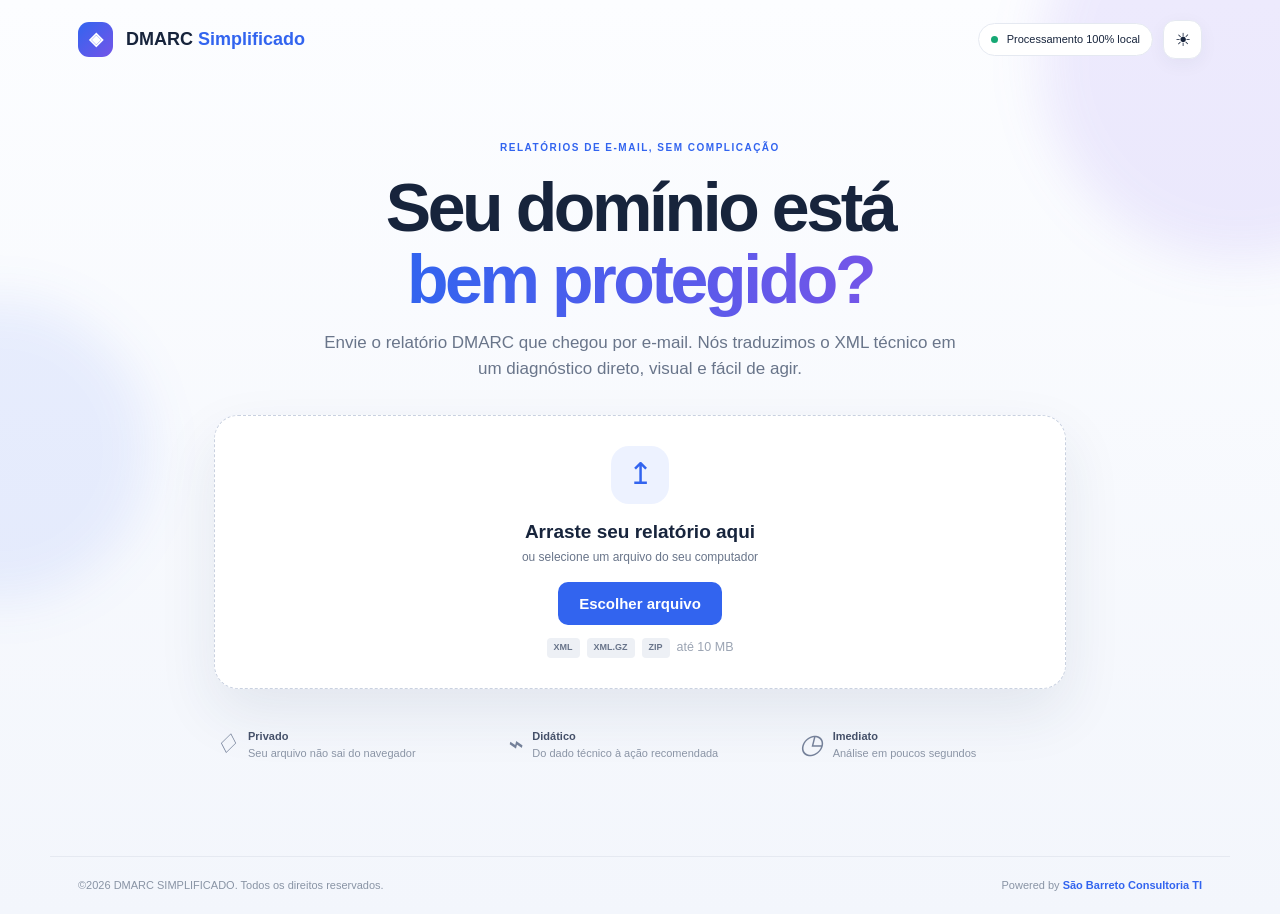
==== index.html @ c387cb11 "adiciona estrutura inicial do projeto DMARC Simplificado com suporte a upload de relatórios e temas" ====
<!doctype html><html lang="pt-BR"><head><meta charset="utf-8"><meta name="viewport" content="width=device-width,initial-scale=1"><meta name="description" content="Leitor privado e simplificado de relatórios DMARC"><title>DMARC Simplificado</title><script>document.documentElement.dataset.theme=localStorage.getItem("dmarc-theme")||((matchMedia("(prefers-color-scheme: dark)").matches)?"dark":"light")</script><link rel="stylesheet" href="assets/css/style.css"><link rel="stylesheet" href="assets/css/theme.css"></head><body>
<div class="glow g1"></div><div class="glow g2"></div>
<header><a class="brand" href="#"><i>◈</i> DMARC <b>Simplificado</b></a><div class="header-actions"><span class="privacy"><i></i> Processamento 100% local</span><button class="theme-toggle" id="themeToggle" type="button" aria-label="Alternar tema" title="Alternar tema"><span class="sun">☀</span><span class="moon">☾</span></button></div></header>
<main><section class="hero" id="inicio"><span class="kicker">RELATÓRIOS DE E-MAIL, SEM COMPLICAÇÃO</span><h1>Seu domínio está<br><em>bem protegido?</em></h1><p>Envie o relatório DMARC que chegou por e-mail. Nós traduzimos o XML técnico em um diagnóstico direto, visual e fácil de agir.</p>
<div class="upload" id="dropZone"><span class="upload-icon">↥</span><div><h2>Arraste seu relatório aqui</h2><p>ou selecione um arquivo do seu computador</p></div><label for="fileInput">Escolher arquivo</label><input id="fileInput" type="file" accept=".xml,.gz,.zip" hidden><div class="types"><b>XML</b><b>XML.GZ</b><b>ZIP</b><small>até 10 MB</small></div></div><div class="error" id="errorMessage" role="alert"></div>
<div class="trust"><div><i>♢</i><span><b>Privado</b>Seu arquivo não sai do navegador</span></div><div><i>⌁</i><span><b>Didático</b>Do dado técnico à ação recomendada</span></div><div><i>◷</i><span><b>Imediato</b>Análise em poucos segundos</span></div></div></section>
<section class="results" id="results" hidden><div class="result-head"><div><span class="kicker">ANÁLISE CONCLUÍDA</span><h2>Visão geral do relatório</h2></div><button id="newAnalysis">＋ Analisar outro arquivo</button></div>
<article class="summary"><div class="score" id="scoreRing"><span><strong id="scoreValue">0</strong><small>/100</small></span></div><div><span class="badge" id="statusBadge"></span><h3 id="summaryTitle"></h3><p id="summaryText"></p></div><div class="domain"><small>Domínio analisado</small><b id="domainValue"></b><span id="periodValue"></span></div></article>
<div class="metrics"><article><i>✉</i><small>Mensagens avaliadas</small><strong id="totalMessages"></strong><p>no período do relatório</p></article><article><i>✓</i><small>Autenticação aprovada</small><strong id="passRate"></strong><p>alinhadas por DKIM ou SPF</p></article><article><i>!</i><small>Fontes com atenção</small><strong id="attentionSources"></strong><p>IPs com falha de alinhamento</p></article><article><i>◈</i><small>Política publicada</small><strong id="policyValue"></strong><p id="policyPercent"></p></article></div>
<div class="columns"><article class="panel"><div class="panel-title"><i>◎</i><div><small>O QUE FAZER AGORA?</small><h3 id="actionTitle"></h3></div></div><div id="actionsList"></div></article><article class="panel"><div class="panel-title"><i>⌁</i><div><small>SOBRE O RELATÓRIO</small><h3>Quem enviou e quando</h3></div></div><dl id="reportMeta"></dl></article></div>
<article class="panel sources"><div class="source-head"><div><span class="kicker">DETALHAMENTO TÉCNICO</span><h3>Fontes que enviaram mensagens</h3></div><span id="sourceCount"></span></div><div class="table"><table><thead><tr><th>IP de origem</th><th>Volume</th><th>DKIM</th><th>SPF</th><th>Disposição</th><th>Diagnóstico</th></tr></thead><tbody id="sourceRows"></tbody></table></div></article>
<details class="panel glossary"><summary><span><b>?</b> O que significam DKIM, SPF e DMARC?</span><span>⌄</span></summary><div><p><b>SPF</b> lista quais servidores podem enviar e-mails pelo domínio.</p><p><b>DKIM</b> usa uma assinatura digital para comprovar origem e integridade.</p><p><b>DMARC</b> verifica o alinhamento e define o tratamento de falhas.</p></div></details></section></main>
<footer><span>©2026 DMARC SIMPLIFICADO. Todos os direitos reservados.</span><span>Powered by <a href="https://saobarreto.com.br" target="_blank" rel="noopener noreferrer">São Barreto Consultoria TI</a></span></footer><script src="assets/js/app.js"></script></body></html>
---- assets/css/style.css ----
:root{--ink:#17243c;--muted:#69758a;--line:#e5e9f1;--blue:#3264ef;--purple:#7455e8;--green:#16a874;--amber:#db941c;--paper:#fff}*{box-sizing:border-box}html{scroll-behavior:smooth}body{margin:0;color:var(--ink);background:linear-gradient(#fcfdff,#f3f6fc);font:15px/1.55 Arial,sans-serif;min-height:100vh}.glow{position:fixed;border-radius:50%;filter:blur(25px);z-index:-1}.g1{width:400px;height:400px;background:#7355e81c;right:-160px;top:-140px}.g2{width:300px;height:300px;background:#3264ef16;left:-150px;top:300px}header,footer{max-width:1180px;margin:auto;padding:20px 28px;display:flex;justify-content:space-between;align-items:center}.brand{color:var(--ink);font-size:18px;font-weight:800;text-decoration:none}.brand>i{display:inline-grid;place-items:center;width:35px;height:35px;background:linear-gradient(135deg,var(--blue),var(--purple));color:#fff;border-radius:11px;font-style:normal;margin-right:8px}.brand b{color:var(--blue)}.privacy{background:#fff;border:1px solid var(--line);border-radius:99px;padding:7px 12px;font-size:11px}.privacy i{display:inline-block;width:7px;height:7px;background:var(--green);border-radius:50%;margin-right:6px}.hero{max-width:900px;margin:55px auto 90px;text-align:center;padding:0 24px}.kicker{color:var(--blue);font-size:10px;font-weight:800;letter-spacing:.15em}.hero h1{font-size:clamp(42px,6vw,68px);line-height:1.05;letter-spacing:-.05em;margin:15px 0}.hero h1 em{font-style:normal;color:transparent;background:linear-gradient(90deg,var(--blue),var(--purple));background-clip:text}.hero>p{max-width:650px;margin:0 auto 32px;color:var(--muted);font-size:17px}h2,h3{margin:0}.upload{background:#ffffffeb;border:1px dashed #c9d1e0;border-radius:24px;padding:30px;min-height:225px;display:flex;flex-direction:column;justify-content:center;align-items:center;gap:13px;box-shadow:0 24px 60px #263a5c17;transition:.2s}.upload.drag{border-color:var(--blue);transform:translateY(-3px)}.upload-icon{display:grid;place-items:center;width:58px;height:58px;border-radius:18px;background:#edf2ff;color:var(--blue);font-size:30px}.upload h2{font-size:19px}.upload p{margin:2px 0;color:var(--muted);font-size:12px}.upload label{background:var(--blue);color:#fff;padding:10px 21px;border-radius:10px;font-weight:700;cursor:pointer}.types{display:flex;gap:7px;align-items:center}.types b{font-size:9px;padding:3px 7px;background:#edf0f5;border-radius:4px;color:#68748a}.types small{color:#9ba4b3}.error{display:none;background:#ffedef;color:#a73b44;padding:10px;margin:12px auto;border-radius:9px}.error.show{display:block}.trust{display:grid;grid-template-columns:repeat(3,1fr);gap:25px;margin-top:35px;text-align:left}.trust>div{display:flex;align-items:center;gap:10px}.trust i{font-size:27px;color:#748099}.trust span{font-size:11px;color:#8a94a5}.trust b{display:block;color:#445069}.results{max-width:1180px;margin:0 auto 80px;padding:0 28px}.result-head,.source-head{display:flex;justify-content:space-between;align-items:end;margin-bottom:20px}.result-head h2{font-size:29px}.result-head button{border:0;background:none;color:var(--blue);font-weight:700;cursor:pointer}.summary,.panel,.metrics article{background:#fff;border:1px solid var(--line);box-shadow:0 12px 35px #2835500d}.summary{border-radius:21px;padding:26px 30px;display:grid;grid-template-columns:auto 1fr auto;gap:27px;align-items:center}.score{--score:0;width:105px;height:105px;border-radius:50%;display:grid;place-items:center;background:conic-gradient(var(--green) calc(var(--score)*1%),#edf0f5 0);position:relative}.score:after{content:"";position:absolute;inset:9px;background:#fff;border-radius:50%}.score span{z-index:1}.score strong{font-size:29px}.score small{color:#9099a9}.badge{display:inline-block;font-size:10px;font-weight:800;padding:4px 8px;border-radius:99px;margin-bottom:6px}.badge.good{background:#e5f8f0;color:#087953}.badge.warn{background:#fff3d7;color:#94610d}.badge.bad{background:#ffecef;color:#aa3c45}.summary h3{font-size:21px}.summary p{margin:7px 0 0;color:var(--muted)}.domain{text-align:right;border-left:1px solid var(--line);padding-left:28px}.domain>*{display:block}.domain small,.domain span{font-size:11px;color:#8c96a7}.metrics{display:grid;grid-template-columns:repeat(4,1fr);gap:14px;margin:14px 0}.metrics article{border-radius:15px;padding:19px;position:relative}.metrics article>i{position:absolute;right:16px;top:16px;background:#edf2ff;color:var(--blue);width:29px;height:29px;border-radius:9px;display:grid;place-items:center;font-style:normal;font-weight:800}.metrics small{display:block;color:#7f8a9c}.metrics strong{display:block;font-size:25px;margin-top:7px;text-transform:capitalize}.metrics p{font-size:11px;color:#9aa3b2;margin:0}.columns{display:grid;grid-template-columns:1.55fr 1fr;gap:14px;margin-bottom:14px}.panel{border-radius:16px;padding:22px}.panel-title{display:flex;align-items:center;gap:12px;border-bottom:1px solid var(--line);padding-bottom:15px}.panel-title>i{display:grid;place-items:center;width:38px;height:38px;border-radius:11px;background:#e7f8f1;color:var(--green);font-style:normal}.panel-title small{color:#8c96a7;font-size:10px}.panel-title h3{font-size:16px}.action{display:grid;grid-template-columns:22px 1fr;gap:10px;padding-top:14px}.action>i{display:grid;place-items:center;width:21px;height:21px;border-radius:50%;background:#e5f8f0;color:var(--green);font-style:normal;font-size:10px;font-weight:bold}.action.warn>i{background:#fff2d4;color:var(--amber)}.action p{margin:2px 0;color:var(--muted);font-size:12px}.action b{font-size:13px}dl{display:grid;grid-template-columns:auto 1fr;gap:10px 12px;font-size:12px}dt{color:#8a95a7}dd{margin:0;text-align:right;font-weight:bold;word-break:break-word}.sources{margin-bottom:14px}.source-head h3{font-size:19px}.source-head>span{background:#edf2ff;color:var(--blue);padding:5px 9px;border-radius:99px;font-size:11px}.table{overflow:auto}table{width:100%;border-collapse:collapse;font-size:12px}th{text-align:left;background:#f6f8fb;color:#8490a2;padding:10px}td{padding:12px 10px;border-bottom:1px solid #edf0f5}.tag{padding:4px 8px;border-radius:99px;font-size:10px;font-weight:bold}.pass{background:#e5f8f0;color:#087953}.fail{background:#ffecef;color:#aa3c45}.neutral{background:#eef1f5;color:#68748a}.glossary{padding:0}.glossary summary{display:flex;justify-content:space-between;padding:18px 22px;cursor:pointer;font-weight:bold;list-style:none}.glossary summary b{display:inline-grid;place-items:center;width:22px;height:22px;border-radius:50%;background:#edf2ff;color:var(--blue);margin-right:8px}.glossary>div{display:grid;grid-template-columns:repeat(3,1fr);gap:20px;padding:0 22px 20px;color:var(--muted);font-size:12px}.glossary p{margin:0}footer{border-top:1px solid var(--line);color:#8994a5;font-size:11px}@media(max-width:800px){.metrics{grid-template-columns:1fr 1fr}.columns{grid-template-columns:1fr}.summary{grid-template-columns:auto 1fr}.domain{grid-column:1/-1;text-align:left;border:0;border-top:1px solid var(--line);padding:15px 0 0}}@media(max-width:560px){.privacy{display:none}.hero{margin-top:30px}.trust,.metrics,.glossary>div{grid-template-columns:1fr}.results{padding:0 14px}.result-head{display:block}.result-head button{padding:12px 0}.summary{grid-template-columns:1fr;text-align:center}.score{margin:auto}.domain{text-align:center}.columns{display:block}.columns .panel{margin-bottom:14px}footer{display:block;text-align:center}footer span{display:block;margin-top:5px}}
---- assets/css/theme.css ----
/* Temas e identidade do DMARC Simplificado */
.header-actions{display:flex;align-items:center;gap:10px}.theme-toggle{width:39px;height:39px;padding:0;border:1px solid var(--line);border-radius:12px;background:var(--paper);color:var(--ink);cursor:pointer;display:grid;place-items:center;font-size:18px;box-shadow:0 5px 18px #2533540d;transition:transform .2s,background .2s}.theme-toggle:hover{transform:translateY(-2px)}.theme-toggle .moon{display:none}.theme-toggle .sun{display:block}footer a{color:var(--blue);font-weight:700;text-decoration:none}footer a:hover{text-decoration:underline}
html[data-theme="dark"]{color-scheme:dark;--ink:#edf2ff;--muted:#aab4c8;--line:#2d3950;--blue:#7192ff;--purple:#9a82ff;--green:#42d39e;--amber:#f2b849;--paper:#172237}html[data-theme="dark"] body{background:linear-gradient(180deg,#101827,#111b2d 60%,#0d1523)}html[data-theme="dark"] .g1{background:#7757ed22}html[data-theme="dark"] .g2{background:#3264ef1c}html[data-theme="dark"] .privacy,html[data-theme="dark"] .upload,html[data-theme="dark"] .summary,html[data-theme="dark"] .panel,html[data-theme="dark"] .metrics article{background:#172237f2;border-color:var(--line);box-shadow:0 18px 45px #05091238}html[data-theme="dark"] .upload-icon,html[data-theme="dark"] .metrics article>i,html[data-theme="dark"] .source-head>span,html[data-theme="dark"] .glossary summary b{background:#233557}html[data-theme="dark"] .types b,html[data-theme="dark"] .neutral{background:#27344a;color:#bec7d7}html[data-theme="dark"] .score:after{background:#172237}html[data-theme="dark"] th{background:#202c40;color:#aeb8ca}html[data-theme="dark"] td{border-color:#2a364b}html[data-theme="dark"] .badge.good,html[data-theme="dark"] .pass,html[data-theme="dark"] .action>i{background:#153e34;color:#65dfb1}html[data-theme="dark"] .badge.warn,html[data-theme="dark"] .action.warn>i{background:#493a1c;color:#ffd37b}html[data-theme="dark"] .badge.bad,html[data-theme="dark"] .fail,html[data-theme="dark"] .error{background:#4c252d;color:#ff9ca5}html[data-theme="dark"] .panel-title>i{background:#153e34}html[data-theme="dark"] .theme-toggle .sun{display:none}html[data-theme="dark"] .theme-toggle .moon{display:block}
@media(max-width:560px){.header-actions{gap:6px}.theme-toggle{width:37px;height:37px}footer span{line-height:1.6}}
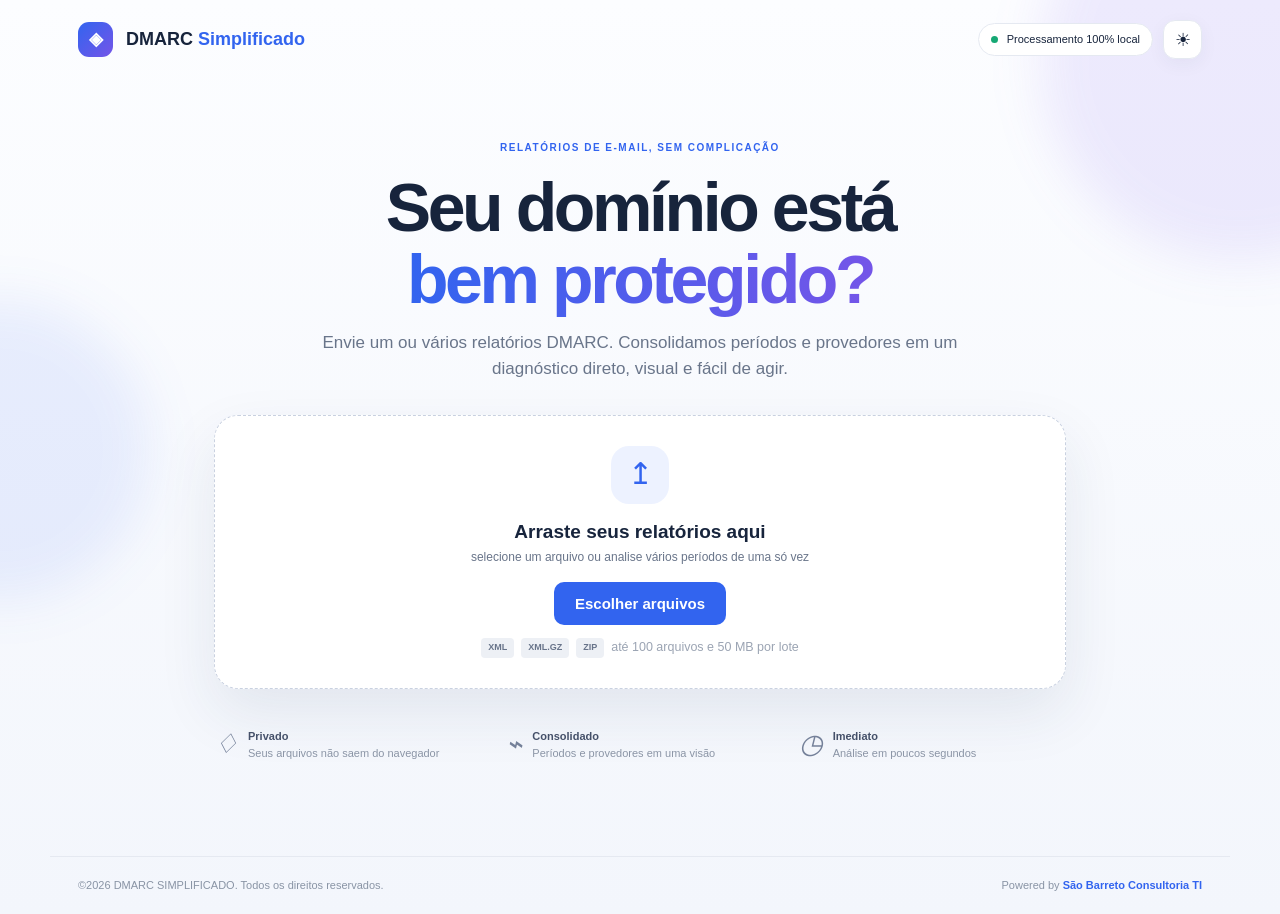
==== commit 06f9e82c: "Refactor provider handling and enhance batch report functionality - Updated provider catalog to incl" ====
--- a/index.html
+++ b/index.html
@@ -1,13 +1,60 @@
-<!doctype html><html lang="pt-BR"><head><meta charset="utf-8"><meta name="viewport" content="width=device-width,initial-scale=1"><meta name="description" content="Leitor privado e simplificado de relatórios DMARC"><title>DMARC Simplificado</title><script>document.documentElement.dataset.theme=localStorage.getItem("dmarc-theme")||((matchMedia("(prefers-color-scheme: dark)").matches)?"dark":"light")</script><link rel="stylesheet" href="assets/css/style.css"><link rel="stylesheet" href="assets/css/theme.css"></head><body>
-<div class="glow g1"></div><div class="glow g2"></div>
-<header><a class="brand" href="#"><i>◈</i> DMARC <b>Simplificado</b></a><div class="header-actions"><span class="privacy"><i></i> Processamento 100% local</span><button class="theme-toggle" id="themeToggle" type="button" aria-label="Alternar tema" title="Alternar tema"><span class="sun">☀</span><span class="moon">☾</span></button></div></header>
-<main><section class="hero" id="inicio"><span class="kicker">RELATÓRIOS DE E-MAIL, SEM COMPLICAÇÃO</span><h1>Seu domínio está<br><em>bem protegido?</em></h1><p>Envie o relatório DMARC que chegou por e-mail. Nós traduzimos o XML técnico em um diagnóstico direto, visual e fácil de agir.</p>
-<div class="upload" id="dropZone"><span class="upload-icon">↥</span><div><h2>Arraste seu relatório aqui</h2><p>ou selecione um arquivo do seu computador</p></div><label for="fileInput">Escolher arquivo</label><input id="fileInput" type="file" accept=".xml,.gz,.zip" hidden><div class="types"><b>XML</b><b>XML.GZ</b><b>ZIP</b><small>até 10 MB</small></div></div><div class="error" id="errorMessage" role="alert"></div>
-<div class="trust"><div><i>♢</i><span><b>Privado</b>Seu arquivo não sai do navegador</span></div><div><i>⌁</i><span><b>Didático</b>Do dado técnico à ação recomendada</span></div><div><i>◷</i><span><b>Imediato</b>Análise em poucos segundos</span></div></div></section>
-<section class="results" id="results" hidden><div class="result-head"><div><span class="kicker">ANÁLISE CONCLUÍDA</span><h2>Visão geral do relatório</h2></div><button id="newAnalysis">＋ Analisar outro arquivo</button></div>
-<article class="summary"><div class="score" id="scoreRing"><span><strong id="scoreValue">0</strong><small>/100</small></span></div><div><span class="badge" id="statusBadge"></span><h3 id="summaryTitle"></h3><p id="summaryText"></p></div><div class="domain"><small>Domínio analisado</small><b id="domainValue"></b><span id="periodValue"></span></div></article>
-<div class="metrics"><article><i>✉</i><small>Mensagens avaliadas</small><strong id="totalMessages"></strong><p>no período do relatório</p></article><article><i>✓</i><small>Autenticação aprovada</small><strong id="passRate"></strong><p>alinhadas por DKIM ou SPF</p></article><article><i>!</i><small>Fontes com atenção</small><strong id="attentionSources"></strong><p>IPs com falha de alinhamento</p></article><article><i>◈</i><small>Política publicada</small><strong id="policyValue"></strong><p id="policyPercent"></p></article></div>
-<div class="columns"><article class="panel"><div class="panel-title"><i>◎</i><div><small>O QUE FAZER AGORA?</small><h3 id="actionTitle"></h3></div></div><div id="actionsList"></div></article><article class="panel"><div class="panel-title"><i>⌁</i><div><small>SOBRE O RELATÓRIO</small><h3>Quem enviou e quando</h3></div></div><dl id="reportMeta"></dl></article></div>
-<article class="panel sources"><div class="source-head"><div><span class="kicker">DETALHAMENTO TÉCNICO</span><h3>Fontes que enviaram mensagens</h3></div><span id="sourceCount"></span></div><div class="table"><table><thead><tr><th>IP de origem</th><th>Volume</th><th>DKIM</th><th>SPF</th><th>Disposição</th><th>Diagnóstico</th></tr></thead><tbody id="sourceRows"></tbody></table></div></article>
-<details class="panel glossary"><summary><span><b>?</b> O que significam DKIM, SPF e DMARC?</span><span>⌄</span></summary><div><p><b>SPF</b> lista quais servidores podem enviar e-mails pelo domínio.</p><p><b>DKIM</b> usa uma assinatura digital para comprovar origem e integridade.</p><p><b>DMARC</b> verifica o alinhamento e define o tratamento de falhas.</p></div></details></section></main>
-<footer><span>©2026 DMARC SIMPLIFICADO. Todos os direitos reservados.</span><span>Powered by <a href="https://saobarreto.com.br" target="_blank" rel="noopener noreferrer">São Barreto Consultoria TI</a></span></footer><script src="assets/js/app.js"></script></body></html>
+<!doctype html>
+<html lang="pt-BR">
+<head>
+  <meta charset="utf-8">
+  <meta name="viewport" content="width=device-width,initial-scale=1">
+  <meta name="description" content="Leitor privado e simplificado de relatórios DMARC">
+  <title>DMARC Simplificado</title>
+  <script>document.documentElement.dataset.theme=localStorage.getItem("dmarc-theme")||(matchMedia("(prefers-color-scheme: dark)").matches?"dark":"light")</script>
+  <link rel="stylesheet" href="assets/css/style.css">
+  <link rel="stylesheet" href="assets/css/theme.css">
+  <link rel="stylesheet" href="assets/css/batch.css">
+</head>
+<body>
+  <div class="glow g1"></div><div class="glow g2"></div>
+  <header>
+    <a class="brand" href="#"><i>◈</i> DMARC <b>Simplificado</b></a>
+    <div class="header-actions"><span class="privacy"><i></i> Processamento 100% local</span><button class="theme-toggle" id="themeToggle" type="button" aria-label="Alternar tema"><span class="sun">☀</span><span class="moon">☾</span></button></div>
+  </header>
+  <main>
+    <section class="hero" id="inicio">
+      <span class="kicker">RELATÓRIOS DE E-MAIL, SEM COMPLICAÇÃO</span>
+      <h1>Seu domínio está<br><em>bem protegido?</em></h1>
+      <p>Envie um ou vários relatórios DMARC. Consolidamos períodos e provedores em um diagnóstico direto, visual e fácil de agir.</p>
+      <div class="upload" id="dropZone">
+        <span class="upload-icon">↥</span>
+        <div><h2>Arraste seus relatórios aqui</h2><p>selecione um arquivo ou analise vários períodos de uma só vez</p></div>
+        <label for="fileInput">Escolher arquivos</label>
+        <input id="fileInput" type="file" accept=".xml,.gz,.zip" multiple hidden>
+        <div class="types"><b>XML</b><b>XML.GZ</b><b>ZIP</b><small>até 100 arquivos e 50 MB por lote</small></div>
+      </div>
+      <div class="error" id="errorMessage" role="alert" aria-live="polite"></div>
+      <div class="trust"><div><i>♢</i><span><b>Privado</b>Seus arquivos não saem do navegador</span></div><div><i>⌁</i><span><b>Consolidado</b>Períodos e provedores em uma visão</span></div><div><i>◷</i><span><b>Imediato</b>Análise em poucos segundos</span></div></div>
+    </section>
+
+    <section class="results" id="results" hidden>
+      <div class="result-head"><div><span class="kicker">ANÁLISE CONCLUÍDA</span><h2>Visão consolidada</h2></div><button id="newAnalysis">＋ Nova análise</button></div>
+      <div class="batch-overview">
+        <div><small>Relatórios válidos</small><strong id="reportCount">0</strong><span id="duplicateCount"></span></div>
+        <div><small>Período consolidado</small><strong id="batchPeriod">—</strong><span>sem somar arquivos duplicados</span></div>
+        <div><small>Domínios</small><strong id="domainCount">0</strong><span id="domainNames"></span></div>
+        <div><small>Provedores</small><strong id="providerCount">0</strong><span id="providerNames"></span></div>
+      </div>
+      <article class="summary health-summary"><div class="health-indicators"><div><div class="score" id="authRing"><span><strong id="authValue">0</strong><small>%</small></span></div><small>Saúde da autenticação</small></div><div class="policy-indicator"><small>Nível da política DMARC</small><strong id="policyLevel">—</strong><div class="policy-track"><i id="policyBar"></i></div><span id="policyHint"></span></div></div><div><span class="badge" id="statusBadge"></span><h3 id="summaryTitle"></h3><p id="summaryText"></p></div><div class="domain"><small>Escopo analisado</small><b id="domainValue"></b><span id="periodValue"></span></div></article>
+      <div class="metrics"><article><i>✉</i><small>Mensagens avaliadas</small><strong id="totalMessages"></strong><p>em todos os relatórios</p></article><article><i>✓</i><small>Autenticação aprovada</small><strong id="passRate"></strong><p>ponderada pelo volume</p></article><article><i>!</i><small>Fontes com atenção</small><strong id="attentionSources"></strong><p>combinações de IP e domínio</p></article><article><i>◈</i><small>Políticas encontradas</small><strong id="policyValue"></strong><p id="policyPercent"></p></article></div>
+      <div class="columns"><article class="panel"><div class="panel-title"><i>◎</i><div><small>O QUE FAZER AGORA?</small><h3 id="actionTitle"></h3></div></div><div id="actionsList"></div></article><article class="panel"><div class="panel-title"><i>⌁</i><div><small>SOBRE OS RELATÓRIOS</small><h3>Quem enviou e quando</h3></div></div><div class="provider-summary" id="providerSummary"></div><dl id="reportMeta"></dl></article></div>
+      <article class="panel sources">
+        <div class="source-head"><div><span class="kicker">DETALHAMENTO TÉCNICO</span><h3>Fontes que enviaram mensagens</h3></div><span id="sourceCount"></span></div>
+        <div class="filters"><label>Domínio<select id="domainFilter"><option value="">Todos</option></select></label><label>Provedor<select id="providerFilter"><option value="">Todos</option></select></label><label>Resultado<select id="statusFilter"><option value="">Todos</option><option value="pass">Aprovados</option><option value="fail">Com atenção</option></select></label><button id="clearFilters">Limpar filtros</button></div>
+        <div class="table"><table><thead><tr><th>Provedor</th><th>Domínio</th><th>IP de origem</th><th>Volume</th><th>DKIM</th><th>SPF</th><th>Disposição</th><th>Diagnóstico</th></tr></thead><tbody id="sourceRows"></tbody></table></div>
+        <p class="empty-filter" id="emptyFilter" hidden>Nenhuma fonte corresponde aos filtros selecionados.</p>
+      </article>
+      <article class="panel reports-panel"><div class="source-head"><div><span class="kicker">ARQUIVOS DO LOTE</span><h3>Detalhes por relatório</h3></div><span id="visibleReportCount"></span></div><div id="reportList" class="report-list"></div></article>
+      <details class="panel glossary"><summary><span><b>?</b> O que significam DKIM, SPF e DMARC?</span><span>⌄</span></summary><div><p><b>SPF</b> lista quais servidores podem enviar e-mails pelo domínio.</p><p><b>DKIM</b> usa uma assinatura digital para comprovar origem e integridade.</p><p><b>DMARC</b> verifica o alinhamento e define o tratamento de falhas.</p></div></details>
+    </section>
+  </main>
+  <footer><span>©2026 DMARC SIMPLIFICADO. Todos os direitos reservados.</span><span>Powered by <a href="https://saobarreto.com.br" target="_blank" rel="noopener noreferrer">São Barreto Consultoria TI</a></span></footer>
+  <script src="assets/js/provider.js"></script>
+  <script src="assets/js/app.js"></script>
+</body>
+</html>
--- a/assets/css/theme.css
+++ b/assets/css/theme.css
@@ -1,4 +1,5 @@
 /* Temas e identidade do DMARC Simplificado */
 .header-actions{display:flex;align-items:center;gap:10px}.theme-toggle{width:39px;height:39px;padding:0;border:1px solid var(--line);border-radius:12px;background:var(--paper);color:var(--ink);cursor:pointer;display:grid;place-items:center;font-size:18px;box-shadow:0 5px 18px #2533540d;transition:transform .2s,background .2s}.theme-toggle:hover{transform:translateY(-2px)}.theme-toggle .moon{display:none}.theme-toggle .sun{display:block}footer a{color:var(--blue);font-weight:700;text-decoration:none}footer a:hover{text-decoration:underline}
 html[data-theme="dark"]{color-scheme:dark;--ink:#edf2ff;--muted:#aab4c8;--line:#2d3950;--blue:#7192ff;--purple:#9a82ff;--green:#42d39e;--amber:#f2b849;--paper:#172237}html[data-theme="dark"] body{background:linear-gradient(180deg,#101827,#111b2d 60%,#0d1523)}html[data-theme="dark"] .g1{background:#7757ed22}html[data-theme="dark"] .g2{background:#3264ef1c}html[data-theme="dark"] .privacy,html[data-theme="dark"] .upload,html[data-theme="dark"] .summary,html[data-theme="dark"] .panel,html[data-theme="dark"] .metrics article{background:#172237f2;border-color:var(--line);box-shadow:0 18px 45px #05091238}html[data-theme="dark"] .upload-icon,html[data-theme="dark"] .metrics article>i,html[data-theme="dark"] .source-head>span,html[data-theme="dark"] .glossary summary b{background:#233557}html[data-theme="dark"] .types b,html[data-theme="dark"] .neutral{background:#27344a;color:#bec7d7}html[data-theme="dark"] .score:after{background:#172237}html[data-theme="dark"] th{background:#202c40;color:#aeb8ca}html[data-theme="dark"] td{border-color:#2a364b}html[data-theme="dark"] .badge.good,html[data-theme="dark"] .pass,html[data-theme="dark"] .action>i{background:#153e34;color:#65dfb1}html[data-theme="dark"] .badge.warn,html[data-theme="dark"] .action.warn>i{background:#493a1c;color:#ffd37b}html[data-theme="dark"] .badge.bad,html[data-theme="dark"] .fail,html[data-theme="dark"] .error{background:#4c252d;color:#ff9ca5}html[data-theme="dark"] .panel-title>i{background:#153e34}html[data-theme="dark"] .theme-toggle .sun{display:none}html[data-theme="dark"] .theme-toggle .moon{display:block}
+.provider-identity{display:flex;align-items:center;gap:13px;padding:16px 0 14px;border-bottom:1px solid var(--line)}.provider-logo{position:relative;width:48px;height:48px;flex:0 0 48px;border-radius:14px;background:#f1f4fa;display:grid;place-items:center;overflow:hidden;color:var(--blue);font-size:19px;font-weight:800}.provider-logo img{position:absolute;inset:11px;width:26px;height:26px}.provider-identity>span:last-child>*{display:block}.provider-identity small{color:var(--muted);font-size:10px;text-transform:uppercase;letter-spacing:.08em}.provider-identity strong{font-size:15px;margin:1px 0}.provider-identity em{color:var(--muted);font-size:11px;font-style:normal}html[data-theme="dark"] .provider-logo{background:#233557}html[data-theme="dark"] .provider-logo img{filter:brightness(0) invert(1)}
 @media(max-width:560px){.header-actions{gap:6px}.theme-toggle{width:37px;height:37px}footer span{line-height:1.6}}
--- a/assets/css/batch.css
+++ b/assets/css/batch.css
@@ -0,0 +1,8 @@
+.batch-overview{display:grid;grid-template-columns:repeat(4,1fr);gap:14px;margin-bottom:14px}.batch-overview>div{background:linear-gradient(145deg,#fff,#f9faff);border:1px solid var(--line);border-radius:15px;padding:17px 19px;box-shadow:0 10px 28px #2835500a}.batch-overview small,.batch-overview span{display:block;color:var(--muted)}.batch-overview small{font-size:10px;text-transform:uppercase;letter-spacing:.08em}.batch-overview strong{display:block;font-size:18px;margin:5px 0 2px;white-space:nowrap;overflow:hidden;text-overflow:ellipsis}.batch-overview span{font-size:10px;white-space:nowrap;overflow:hidden;text-overflow:ellipsis}
+.health-summary{grid-template-columns:minmax(255px,auto) 1fr auto}.health-indicators{display:flex;align-items:center;gap:20px}.health-indicators>div:first-child{text-align:center}.health-indicators>div:first-child>small{display:block;max-width:105px;margin-top:6px;color:var(--muted);font-size:9px;text-transform:uppercase;letter-spacing:.06em;line-height:1.3}.policy-indicator{width:170px}.policy-indicator>*{display:block}.policy-indicator>small{color:var(--muted);font-size:9px;text-transform:uppercase;letter-spacing:.06em}.policy-indicator>strong{font-size:13px;margin:5px 0}.policy-indicator>span{font-size:10px;color:var(--muted);line-height:1.35}.policy-track{height:6px;background:#e8ecf3;border-radius:99px;overflow:hidden;margin:8px 0}.policy-track i{display:block;height:100%;width:0;border-radius:inherit;background:linear-gradient(90deg,var(--amber),var(--green));transition:width .4s ease}
+.filters{display:grid;grid-template-columns:repeat(3,minmax(140px,1fr)) auto;gap:10px;align-items:end;padding:15px 0}.filters label{font-size:10px;color:var(--muted);text-transform:uppercase;letter-spacing:.07em;font-weight:700}.filters select{display:block;width:100%;margin-top:5px;padding:9px 32px 9px 10px;border:1px solid var(--line);border-radius:9px;background:var(--paper);color:var(--ink);font:12px Arial,sans-serif}.filters button{height:36px;padding:0 14px;border:1px solid var(--line);border-radius:9px;background:transparent;color:var(--blue);font-weight:700;cursor:pointer}.empty-filter{text-align:center;color:var(--muted);padding:20px}.provider-cell{display:flex;align-items:center;gap:8px;white-space:nowrap}.provider-logo.compact{width:29px;height:29px;flex-basis:29px;border-radius:8px;font-size:11px}.provider-logo.compact img{inset:7px;width:15px;height:15px}
+.reports-panel{margin:14px 0}.report-list{display:grid;gap:9px}.report-item{border:1px solid var(--line);border-radius:12px;overflow:hidden;background:#fbfcff}.report-item summary{list-style:none;display:grid;grid-template-columns:auto 1fr auto auto auto;gap:12px;align-items:center;padding:12px 14px;cursor:pointer}.report-item summary::-webkit-details-marker{display:none}.report-main>*{display:block}.report-main small{color:var(--muted);font-size:11px}.report-rate{font-size:11px;font-weight:800;padding:4px 8px;border-radius:99px}.report-rate.good{background:#e5f8f0;color:#087953}.report-rate.warn{background:#fff3d7;color:#94610d}.report-rate.bad{background:#ffecef;color:#aa3c45}.report-volume{font-size:11px;color:var(--muted);min-width:65px;text-align:right}.report-arrow{color:var(--muted);transition:transform .2s}.report-item[open] .report-arrow{transform:rotate(180deg)}.report-detail{display:grid;grid-template-columns:2fr 1fr .6fr 1.5fr;gap:15px;border-top:1px solid var(--line);padding:13px 55px;background:#f7f9fc}.report-detail span>*{display:block}.report-detail small{color:var(--muted);font-size:10px;text-transform:uppercase}.report-detail b{font-size:11px;word-break:break-all}
+html[data-theme="dark"] .batch-overview>div,html[data-theme="dark"] .report-item{background:#172237;border-color:var(--line)}html[data-theme="dark"] .report-detail{background:#131d30}html[data-theme="dark"] .report-rate.good{background:#153e34;color:#65dfb1}html[data-theme="dark"] .report-rate.warn{background:#493a1c;color:#ffd37b}html[data-theme="dark"] .report-rate.bad{background:#4c252d;color:#ff9ca5}html[data-theme="dark"] .policy-track{background:#2b3850}
+.provider-summary{display:flex;flex-wrap:wrap;gap:7px;padding:14px 0 2px}.provider-chip{display:inline-flex;align-items:center;gap:7px;padding:5px 9px 5px 5px;border:1px solid var(--line);border-radius:10px;background:#f8faff;font-size:11px}.provider-chip .provider-logo{background:#fff}html[data-theme="dark"] .provider-chip{background:#202c40}html[data-theme="dark"] .provider-chip .provider-logo{background:#233557}
+@media(max-width:900px){.batch-overview{grid-template-columns:1fr 1fr}.filters{grid-template-columns:1fr 1fr}.report-detail{grid-template-columns:1fr 1fr;padding:13px 20px}.health-summary{grid-template-columns:1fr}.health-indicators{justify-content:center}.health-summary .domain{text-align:center}}
+@media(max-width:560px){.batch-overview{grid-template-columns:1fr}.filters{grid-template-columns:1fr}.report-item summary{grid-template-columns:auto 1fr auto}.report-volume{display:none}.report-arrow{display:none}.report-detail{grid-template-columns:1fr}.provider-cell b{display:none}.health-indicators{align-items:flex-start;gap:14px}.policy-indicator{width:min(180px,52vw);text-align:left}}
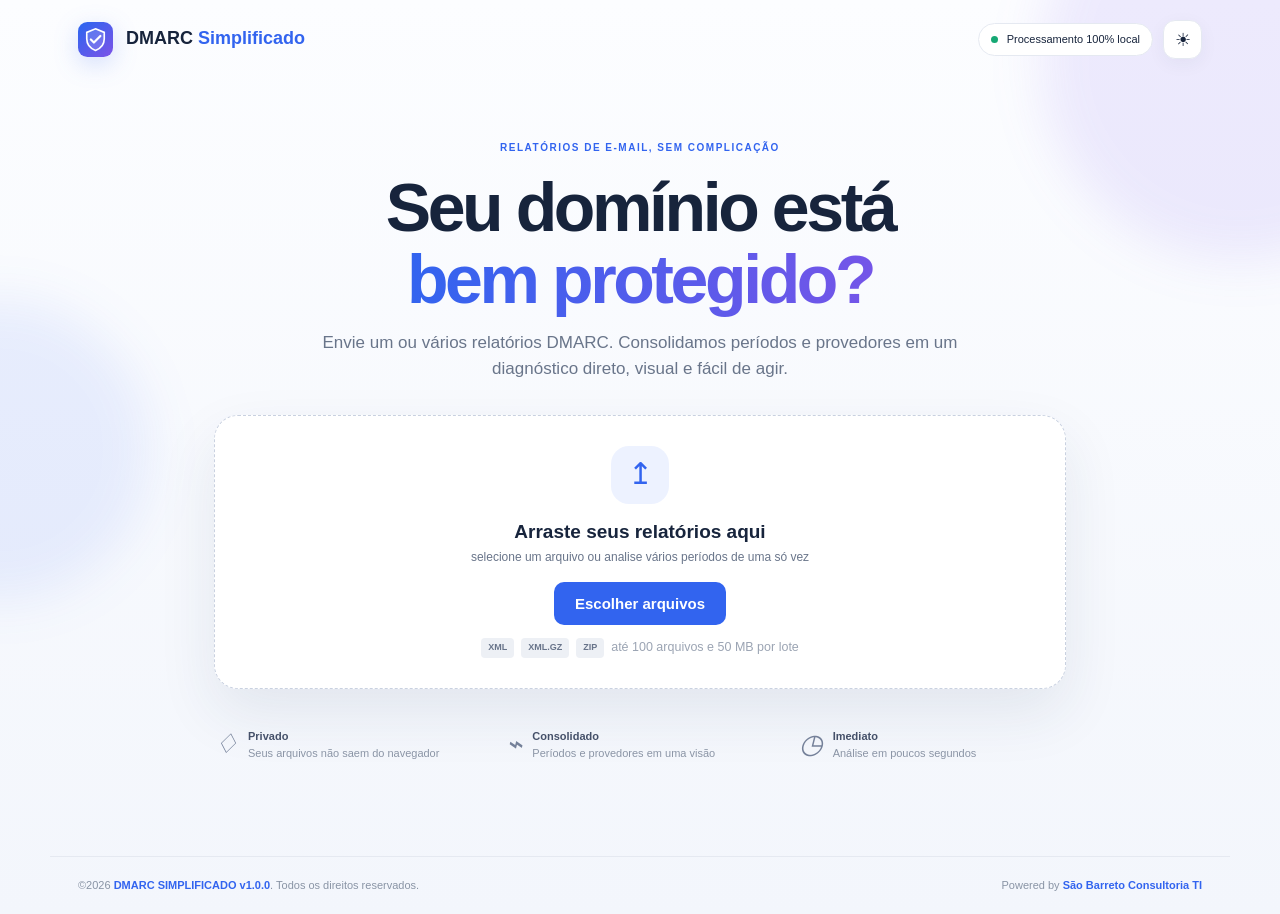
==== commit e6603674: "feat: add initial versioning and changelog for DMARC Simplificado; enhance DNS comparison feature an" ====
--- a/index.html
+++ b/index.html
@@ -5,6 +5,7 @@
   <meta name="viewport" content="width=device-width,initial-scale=1">
   <meta name="description" content="Leitor privado e simplificado de relatórios DMARC">
   <title>DMARC Simplificado</title>
+  <link rel="icon" href="assets/images/favicon.svg" type="image/svg+xml">
   <script>document.documentElement.dataset.theme=localStorage.getItem("dmarc-theme")||(matchMedia("(prefers-color-scheme: dark)").matches?"dark":"light")</script>
   <link rel="stylesheet" href="assets/css/style.css">
   <link rel="stylesheet" href="assets/css/theme.css">
@@ -13,7 +14,7 @@
 <body>
   <div class="glow g1"></div><div class="glow g2"></div>
   <header>
-    <a class="brand" href="#"><i>◈</i> DMARC <b>Simplificado</b></a>
+    <a class="brand" href="#"><img class="brand-icon" src="assets/images/favicon.svg" alt=""> DMARC <b>Simplificado</b></a>
     <div class="header-actions"><span class="privacy"><i></i> Processamento 100% local</span><button class="theme-toggle" id="themeToggle" type="button" aria-label="Alternar tema"><span class="sun">☀</span><span class="moon">☾</span></button></div>
   </header>
   <main>
@@ -42,6 +43,17 @@
       </div>
       <article class="summary health-summary"><div class="health-indicators"><div><div class="score" id="authRing"><span><strong id="authValue">0</strong><small>%</small></span></div><small>Saúde da autenticação</small></div><div class="policy-indicator"><small>Nível da política DMARC</small><strong id="policyLevel">—</strong><div class="policy-track"><i id="policyBar"></i></div><span id="policyHint"></span></div></div><div><span class="badge" id="statusBadge"></span><h3 id="summaryTitle"></h3><p id="summaryText"></p></div><div class="domain"><small>Escopo analisado</small><b id="domainValue"></b><span id="periodValue"></span></div></article>
       <div class="metrics"><article><i>✉</i><small>Mensagens avaliadas</small><strong id="totalMessages"></strong><p>em todos os relatórios</p></article><article><i>✓</i><small>Autenticação aprovada</small><strong id="passRate"></strong><p>ponderada pelo volume</p></article><article><i>!</i><small>Fontes com atenção</small><strong id="attentionSources"></strong><p>combinações de IP e domínio</p></article><article><i>◈</i><small>Políticas encontradas</small><strong id="policyValue"></strong><p id="policyPercent"></p></article></div>
+      <article class="panel dns-panel">
+        <div class="dns-intro"><div class="panel-title"><i>⌁</i><div><small>COMPARAÇÃO OPCIONAL</small><h3>Configuração DNS atual</h3></div></div><p>Compare o relatório histórico com os registros publicados agora. A consulta só acontece quando você solicitar e requer conexão com a internet.</p></div>
+        <div class="dns-controls"><label>Domínio<select id="dnsDomainSelect"></select></label><button id="dnsCheck" type="button">Verificar configuração DNS atual</button></div>
+        <p class="dns-privacy">Ao continuar, somente os nomes DNS do domínio e dos seletores DKIM serão enviados ao Google Public DNS ou, como alternativa, à Cloudflare. O conteúdo dos relatórios não é transmitido.</p>
+        <div class="dns-status" id="dnsStatus" role="status" aria-live="polite"></div>
+        <div class="dns-results" id="dnsResults" hidden>
+          <article><span class="dns-type">DMARC</span><strong id="dnsDmarcTitle"></strong><p id="dnsDmarcText"></p><code id="dnsDmarcRecord"></code></article>
+          <article><span class="dns-type">SPF</span><strong id="dnsSpfTitle"></strong><p id="dnsSpfText"></p><code id="dnsSpfRecord"></code></article>
+          <article class="dns-dkim-card"><span class="dns-type">DKIM</span><strong id="dnsDkimTitle"></strong><p id="dnsDkimText"></p><div id="dnsDkimRecords"></div></article>
+        </div>
+      </article>
       <div class="columns"><article class="panel"><div class="panel-title"><i>◎</i><div><small>O QUE FAZER AGORA?</small><h3 id="actionTitle"></h3></div></div><div id="actionsList"></div></article><article class="panel"><div class="panel-title"><i>⌁</i><div><small>SOBRE OS RELATÓRIOS</small><h3>Quem enviou e quando</h3></div></div><div class="provider-summary" id="providerSummary"></div><dl id="reportMeta"></dl></article></div>
       <article class="panel sources">
         <div class="source-head"><div><span class="kicker">DETALHAMENTO TÉCNICO</span><h3>Fontes que enviaram mensagens</h3></div><span id="sourceCount"></span></div>
@@ -53,7 +65,8 @@
       <details class="panel glossary"><summary><span><b>?</b> O que significam DKIM, SPF e DMARC?</span><span>⌄</span></summary><div><p><b>SPF</b> lista quais servidores podem enviar e-mails pelo domínio.</p><p><b>DKIM</b> usa uma assinatura digital para comprovar origem e integridade.</p><p><b>DMARC</b> verifica o alinhamento e define o tratamento de falhas.</p></div></details>
     </section>
   </main>
-  <footer><span>©2026 DMARC SIMPLIFICADO. Todos os direitos reservados.</span><span>Powered by <a href="https://saobarreto.com.br" target="_blank" rel="noopener noreferrer">São Barreto Consultoria TI</a></span></footer>
+  <footer><span>©2026 <a class="version-link" href="changelog.html" title="Ver histórico de versões">DMARC SIMPLIFICADO v1.0.0</a>. Todos os direitos reservados.</span><span>Powered by <a href="https://saobarreto.com.br" target="_blank" rel="noopener noreferrer">São Barreto Consultoria TI</a></span></footer>
+  <script src="assets/js/theme.js"></script>
   <script src="assets/js/provider.js"></script>
   <script src="assets/js/app.js"></script>
 </body>
--- a/assets/css/theme.css
+++ b/assets/css/theme.css
@@ -1,4 +1,5 @@
 /* Temas e identidade do DMARC Simplificado */
+.brand-icon{display:inline-block;width:35px;height:35px;object-fit:contain;vertical-align:middle;margin-right:8px;filter:drop-shadow(0 7px 12px rgba(50,100,239,.2))}
 .header-actions{display:flex;align-items:center;gap:10px}.theme-toggle{width:39px;height:39px;padding:0;border:1px solid var(--line);border-radius:12px;background:var(--paper);color:var(--ink);cursor:pointer;display:grid;place-items:center;font-size:18px;box-shadow:0 5px 18px #2533540d;transition:transform .2s,background .2s}.theme-toggle:hover{transform:translateY(-2px)}.theme-toggle .moon{display:none}.theme-toggle .sun{display:block}footer a{color:var(--blue);font-weight:700;text-decoration:none}footer a:hover{text-decoration:underline}
 html[data-theme="dark"]{color-scheme:dark;--ink:#edf2ff;--muted:#aab4c8;--line:#2d3950;--blue:#7192ff;--purple:#9a82ff;--green:#42d39e;--amber:#f2b849;--paper:#172237}html[data-theme="dark"] body{background:linear-gradient(180deg,#101827,#111b2d 60%,#0d1523)}html[data-theme="dark"] .g1{background:#7757ed22}html[data-theme="dark"] .g2{background:#3264ef1c}html[data-theme="dark"] .privacy,html[data-theme="dark"] .upload,html[data-theme="dark"] .summary,html[data-theme="dark"] .panel,html[data-theme="dark"] .metrics article{background:#172237f2;border-color:var(--line);box-shadow:0 18px 45px #05091238}html[data-theme="dark"] .upload-icon,html[data-theme="dark"] .metrics article>i,html[data-theme="dark"] .source-head>span,html[data-theme="dark"] .glossary summary b{background:#233557}html[data-theme="dark"] .types b,html[data-theme="dark"] .neutral{background:#27344a;color:#bec7d7}html[data-theme="dark"] .score:after{background:#172237}html[data-theme="dark"] th{background:#202c40;color:#aeb8ca}html[data-theme="dark"] td{border-color:#2a364b}html[data-theme="dark"] .badge.good,html[data-theme="dark"] .pass,html[data-theme="dark"] .action>i{background:#153e34;color:#65dfb1}html[data-theme="dark"] .badge.warn,html[data-theme="dark"] .action.warn>i{background:#493a1c;color:#ffd37b}html[data-theme="dark"] .badge.bad,html[data-theme="dark"] .fail,html[data-theme="dark"] .error{background:#4c252d;color:#ff9ca5}html[data-theme="dark"] .panel-title>i{background:#153e34}html[data-theme="dark"] .theme-toggle .sun{display:none}html[data-theme="dark"] .theme-toggle .moon{display:block}
 .provider-identity{display:flex;align-items:center;gap:13px;padding:16px 0 14px;border-bottom:1px solid var(--line)}.provider-logo{position:relative;width:48px;height:48px;flex:0 0 48px;border-radius:14px;background:#f1f4fa;display:grid;place-items:center;overflow:hidden;color:var(--blue);font-size:19px;font-weight:800}.provider-logo img{position:absolute;inset:11px;width:26px;height:26px}.provider-identity>span:last-child>*{display:block}.provider-identity small{color:var(--muted);font-size:10px;text-transform:uppercase;letter-spacing:.08em}.provider-identity strong{font-size:15px;margin:1px 0}.provider-identity em{color:var(--muted);font-size:11px;font-style:normal}html[data-theme="dark"] .provider-logo{background:#233557}html[data-theme="dark"] .provider-logo img{filter:brightness(0) invert(1)}
--- a/assets/css/batch.css
+++ b/assets/css/batch.css
@@ -4,5 +4,7 @@
 .reports-panel{margin:14px 0}.report-list{display:grid;gap:9px}.report-item{border:1px solid var(--line);border-radius:12px;overflow:hidden;background:#fbfcff}.report-item summary{list-style:none;display:grid;grid-template-columns:auto 1fr auto auto auto;gap:12px;align-items:center;padding:12px 14px;cursor:pointer}.report-item summary::-webkit-details-marker{display:none}.report-main>*{display:block}.report-main small{color:var(--muted);font-size:11px}.report-rate{font-size:11px;font-weight:800;padding:4px 8px;border-radius:99px}.report-rate.good{background:#e5f8f0;color:#087953}.report-rate.warn{background:#fff3d7;color:#94610d}.report-rate.bad{background:#ffecef;color:#aa3c45}.report-volume{font-size:11px;color:var(--muted);min-width:65px;text-align:right}.report-arrow{color:var(--muted);transition:transform .2s}.report-item[open] .report-arrow{transform:rotate(180deg)}.report-detail{display:grid;grid-template-columns:2fr 1fr .6fr 1.5fr;gap:15px;border-top:1px solid var(--line);padding:13px 55px;background:#f7f9fc}.report-detail span>*{display:block}.report-detail small{color:var(--muted);font-size:10px;text-transform:uppercase}.report-detail b{font-size:11px;word-break:break-all}
 html[data-theme="dark"] .batch-overview>div,html[data-theme="dark"] .report-item{background:#172237;border-color:var(--line)}html[data-theme="dark"] .report-detail{background:#131d30}html[data-theme="dark"] .report-rate.good{background:#153e34;color:#65dfb1}html[data-theme="dark"] .report-rate.warn{background:#493a1c;color:#ffd37b}html[data-theme="dark"] .report-rate.bad{background:#4c252d;color:#ff9ca5}html[data-theme="dark"] .policy-track{background:#2b3850}
 .provider-summary{display:flex;flex-wrap:wrap;gap:7px;padding:14px 0 2px}.provider-chip{display:inline-flex;align-items:center;gap:7px;padding:5px 9px 5px 5px;border:1px solid var(--line);border-radius:10px;background:#f8faff;font-size:11px}.provider-chip .provider-logo{background:#fff}html[data-theme="dark"] .provider-chip{background:#202c40}html[data-theme="dark"] .provider-chip .provider-logo{background:#233557}
-@media(max-width:900px){.batch-overview{grid-template-columns:1fr 1fr}.filters{grid-template-columns:1fr 1fr}.report-detail{grid-template-columns:1fr 1fr;padding:13px 20px}.health-summary{grid-template-columns:1fr}.health-indicators{justify-content:center}.health-summary .domain{text-align:center}}
-@media(max-width:560px){.batch-overview{grid-template-columns:1fr}.filters{grid-template-columns:1fr}.report-item summary{grid-template-columns:auto 1fr auto}.report-volume{display:none}.report-arrow{display:none}.report-detail{grid-template-columns:1fr}.provider-cell b{display:none}.health-indicators{align-items:flex-start;gap:14px}.policy-indicator{width:min(180px,52vw);text-align:left}}
+.dns-panel{margin:14px 0}.dns-intro{display:grid;grid-template-columns:minmax(260px,.8fr) 1.2fr;gap:25px;align-items:center}.dns-intro .panel-title{border:0;padding:0}.dns-intro>p{margin:0;color:var(--muted);font-size:12px}.dns-controls{display:grid;grid-template-columns:minmax(180px,1fr) auto;gap:10px;align-items:end;margin-top:16px}.dns-controls label{font-size:10px;color:var(--muted);text-transform:uppercase;letter-spacing:.07em;font-weight:700}.dns-controls select{display:block;width:100%;margin-top:5px;padding:10px;border:1px solid var(--line);border-radius:9px;background:var(--paper);color:var(--ink)}.dns-controls button{height:39px;padding:0 18px;border:0;border-radius:9px;background:var(--blue);color:#fff;font-weight:700;cursor:pointer}.dns-controls button:disabled{opacity:.65;cursor:wait}.dns-privacy{margin:8px 0 0;color:var(--muted);font-size:10px}.dns-status{min-height:0;margin-top:10px;font-size:12px}.dns-status.loading{color:var(--blue)}.dns-status.success{color:var(--green)}.dns-status.error{color:#b6424c}.dns-results{display:grid;grid-template-columns:1fr 1fr 1.15fr;gap:10px;margin-top:14px}.dns-results>article{border:1px solid var(--line);border-radius:12px;padding:15px;background:#fafbfe;border-top:3px solid var(--line)}.dns-results>article.dns-ok{border-top-color:var(--green)}.dns-results>article.dns-warn{border-top-color:var(--amber)}.dns-results>article.dns-error{border-top-color:#df5961}.dns-type{font-size:9px;letter-spacing:.1em;color:var(--muted);font-weight:800}.dns-results strong{display:block;margin:5px 0;font-size:13px}.dns-results p{font-size:11px;color:var(--muted);margin:0 0 9px}.dns-results code{display:block;max-height:70px;overflow:auto;padding:8px;border-radius:7px;background:#eef1f6;color:var(--ink);font-size:9px;word-break:break-all;white-space:normal}.dns-selector{display:flex;justify-content:space-between;gap:8px;padding:6px 0;border-top:1px solid var(--line);font-size:10px}.dns-selector small{color:var(--muted)}.dns-selector.ok small{color:var(--green)}.dns-selector.missing small{color:#b6424c}
+html[data-theme="dark"] .dns-results>article{background:#131d30}html[data-theme="dark"] .dns-results code{background:#202c40}
+@media(max-width:900px){.batch-overview{grid-template-columns:1fr 1fr}.filters{grid-template-columns:1fr 1fr}.report-detail{grid-template-columns:1fr 1fr;padding:13px 20px}.health-summary{grid-template-columns:1fr}.health-indicators{justify-content:center}.health-summary .domain{text-align:center}.dns-results{grid-template-columns:1fr 1fr}.dns-dkim-card{grid-column:1/-1}}
+@media(max-width:560px){.batch-overview{grid-template-columns:1fr}.filters{grid-template-columns:1fr}.report-item summary{grid-template-columns:auto 1fr auto}.report-volume{display:none}.report-arrow{display:none}.report-detail{grid-template-columns:1fr}.provider-cell b{display:none}.health-indicators{align-items:flex-start;gap:14px}.policy-indicator{width:min(180px,52vw);text-align:left}.dns-intro,.dns-controls,.dns-results{grid-template-columns:1fr}.dns-dkim-card{grid-column:auto}}
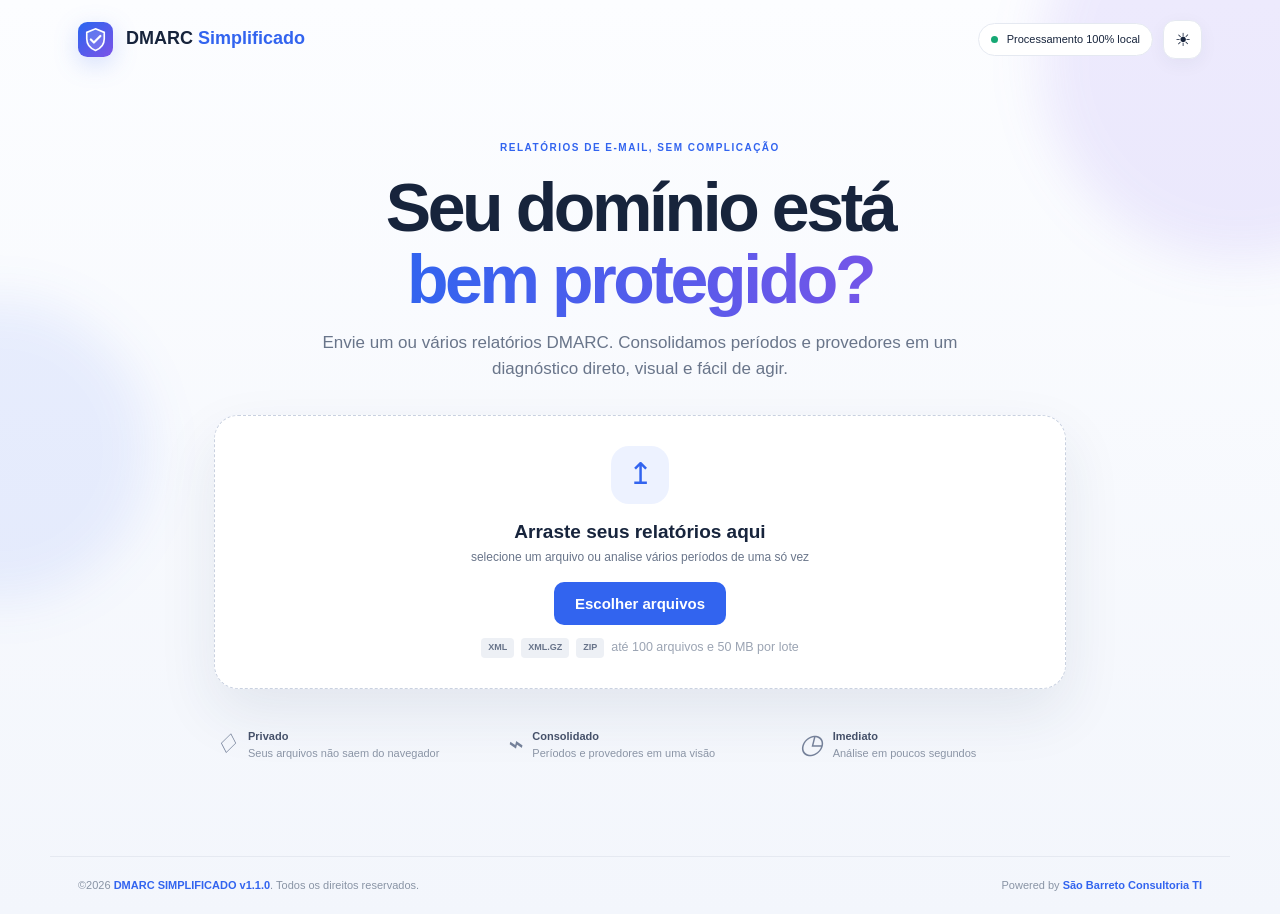
==== commit 02542d31: "feat: adiciona suporte a Cloudflare Workers com Static Assets; implementa proxy DNS e melhorias na v" ====
--- a/index.html
+++ b/index.html
@@ -65,9 +65,9 @@
       <details class="panel glossary"><summary><span><b>?</b> O que significam DKIM, SPF e DMARC?</span><span>⌄</span></summary><div><p><b>SPF</b> lista quais servidores podem enviar e-mails pelo domínio.</p><p><b>DKIM</b> usa uma assinatura digital para comprovar origem e integridade.</p><p><b>DMARC</b> verifica o alinhamento e define o tratamento de falhas.</p></div></details>
     </section>
   </main>
-  <footer><span>©2026 <a class="version-link" href="changelog.html" title="Ver histórico de versões">DMARC SIMPLIFICADO v1.0.0</a>. Todos os direitos reservados.</span><span>Powered by <a href="https://saobarreto.com.br" target="_blank" rel="noopener noreferrer">São Barreto Consultoria TI</a></span></footer>
-  <script src="assets/js/theme.js"></script>
-  <script src="assets/js/provider.js"></script>
-  <script src="assets/js/app.js"></script>
+  <footer><span>©2026 <a class="version-link" href="changelog.html" title="Ver histórico de versões">DMARC SIMPLIFICADO v1.1.0</a>. Todos os direitos reservados.</span><span>Powered by <a href="https://saobarreto.com.br" target="_blank" rel="noopener noreferrer">São Barreto Consultoria TI</a></span></footer>
+  <script src="assets/js/theme.js?v=1.1.0"></script>
+  <script src="assets/js/provider.js?v=1.1.0"></script>
+  <script src="assets/js/app.js?v=1.1.0"></script>
 </body>
 </html>
